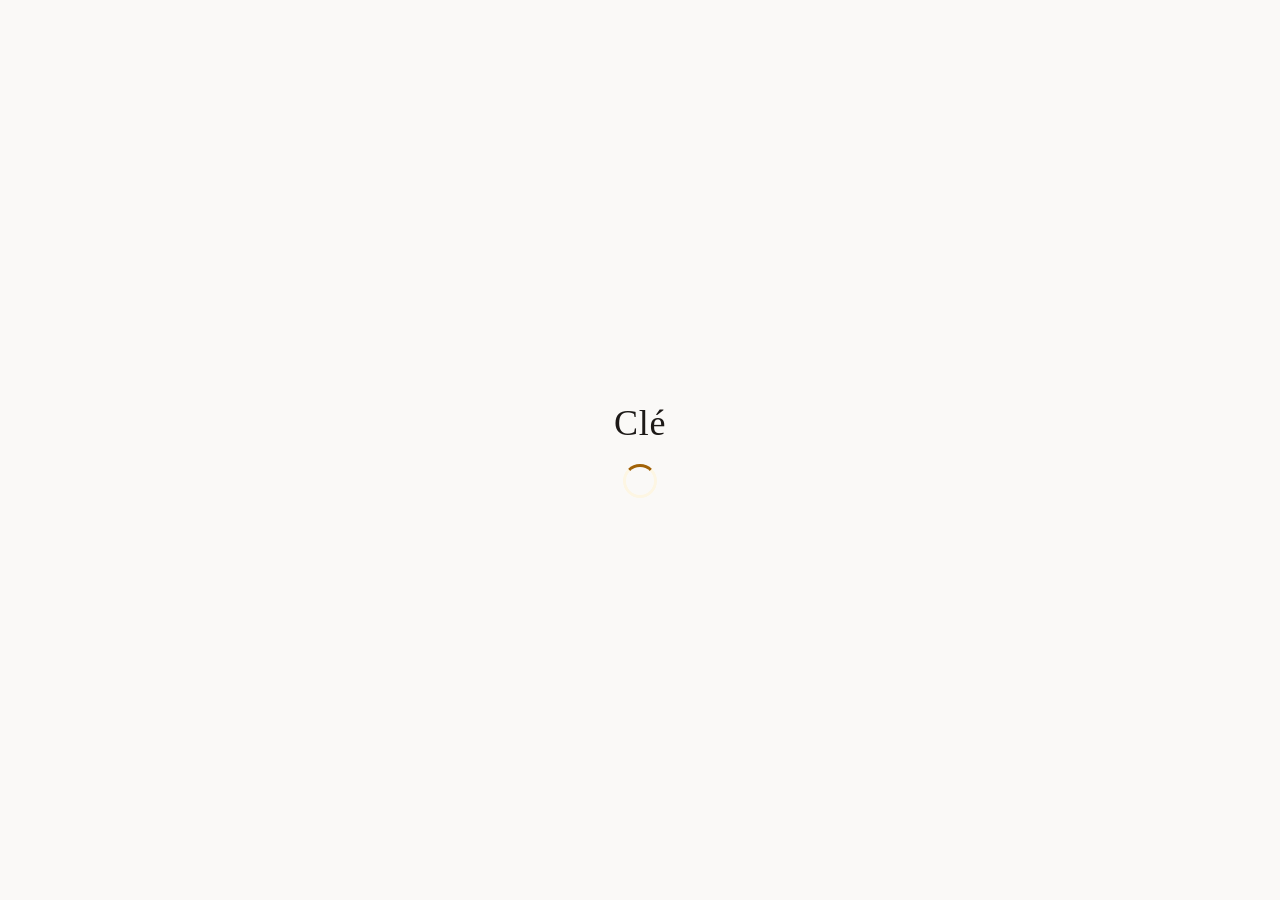
==== index.html @ 8663e48e "Deploy: documents privés des projets et salles (B22 + B22.1) — build 59016f3" ====
<!doctype html>
<html lang="fr">
  <head>
    <meta charset="UTF-8" />
    <meta name="viewport" content="width=device-width, initial-scale=1.0" />
    <meta
      name="description"
      content="Clé — le réseau de confiance pour faire avancer vos projets immobiliers. Prototype de démonstration (données fictives)."
    />
    <link
      rel="icon"
      href="data:image/svg+xml,%3Csvg xmlns='http://www.w3.org/2000/svg' viewBox='0 0 74 74'%3E%3Cg fill='none' stroke='%23eab308' stroke-width='10' stroke-linecap='round'%3E%3Cpath d='M 42.4 13.6 A 19 19 0 1 0 42.4 42.4'/%3E%3Cpath d='M 44 42 L 63 61'/%3E%3Cpath d='M 51 49 L 44.5 55.5'/%3E%3Cpath d='M 60 58 L 52 66'/%3E%3C/g%3E%3C/svg%3E"
    />
    <meta property="og:title" content="Clé — Le réseau de confiance de l'immobilier québécois" />
    <meta
      property="og:description"
      content="Démo interactive : marché conforme, projets, investissement simulé, IA avec révision humaine. Données fictives."
    />
    <meta property="og:image" content="https://ssocciarelli.github.io/cle-portfolio/og.png" />
    <meta name="twitter:card" content="summary_large_image" />
    <title>Clé — Le réseau de confiance de l'immobilier québécois</title>
    <!-- Coquille d'attente statique : remplacée par le premier rendu React
         (visible surtout en mode distant, pendant l'hydratation de la session).
         Valeurs codées en dur reprises de tokens.css, car la feuille de style
         de l'application n'est pas encore chargée à ce stade. -->
    <style>
      #cle-boot {
        position: fixed;
        inset: 0;
        display: flex;
        flex-direction: column;
        align-items: center;
        justify-content: center;
        gap: 20px;
        background: #faf9f7;
        font-family: Georgia, "Times New Roman", serif;
      }
      #cle-boot .cle-boot-mark {
        font-size: 2.25rem;
        letter-spacing: 0.02em;
        color: #1c1917;
      }
      #cle-boot .cle-boot-spin {
        width: 28px;
        height: 28px;
        border-radius: 50%;
        border: 3px solid #fdf6e3;
        border-top-color: #a16207;
        animation: cle-boot-spin 0.9s linear infinite;
      }
      @keyframes cle-boot-spin {
        to {
          transform: rotate(360deg);
        }
      }
      @media (prefers-color-scheme: dark) {
        #cle-boot {
          background: #131519;
        }
        #cle-boot .cle-boot-mark {
          color: #f4f2ee;
        }
        #cle-boot .cle-boot-spin {
          border-color: #232a3d;
          border-top-color: #d4a72c;
        }
      }
      @media (prefers-reduced-motion: reduce) {
        #cle-boot .cle-boot-spin {
          animation: none;
          border-top-color: #fdf6e3;
        }
      }
    </style>
    <script type="module" crossorigin src="/cle-mvp/assets/index-DijkmpCB.js"></script>
    <link rel="modulepreload" crossorigin href="/cle-mvp/assets/rolldown-runtime-CbXtAM7H.js">
    <link rel="modulepreload" crossorigin href="/cle-mvp/assets/vendor-BKJq8QXX.js">
    <link rel="stylesheet" crossorigin href="/cle-mvp/assets/index-BHFodRHD.css">
  </head>
  <body>
    <div id="root">
      <div id="cle-boot" role="status" aria-label="Clé">
        <span class="cle-boot-mark" aria-hidden="true">Clé</span>
        <span class="cle-boot-spin" aria-hidden="true"></span>
      </div>
    </div>
  </body>
</html>
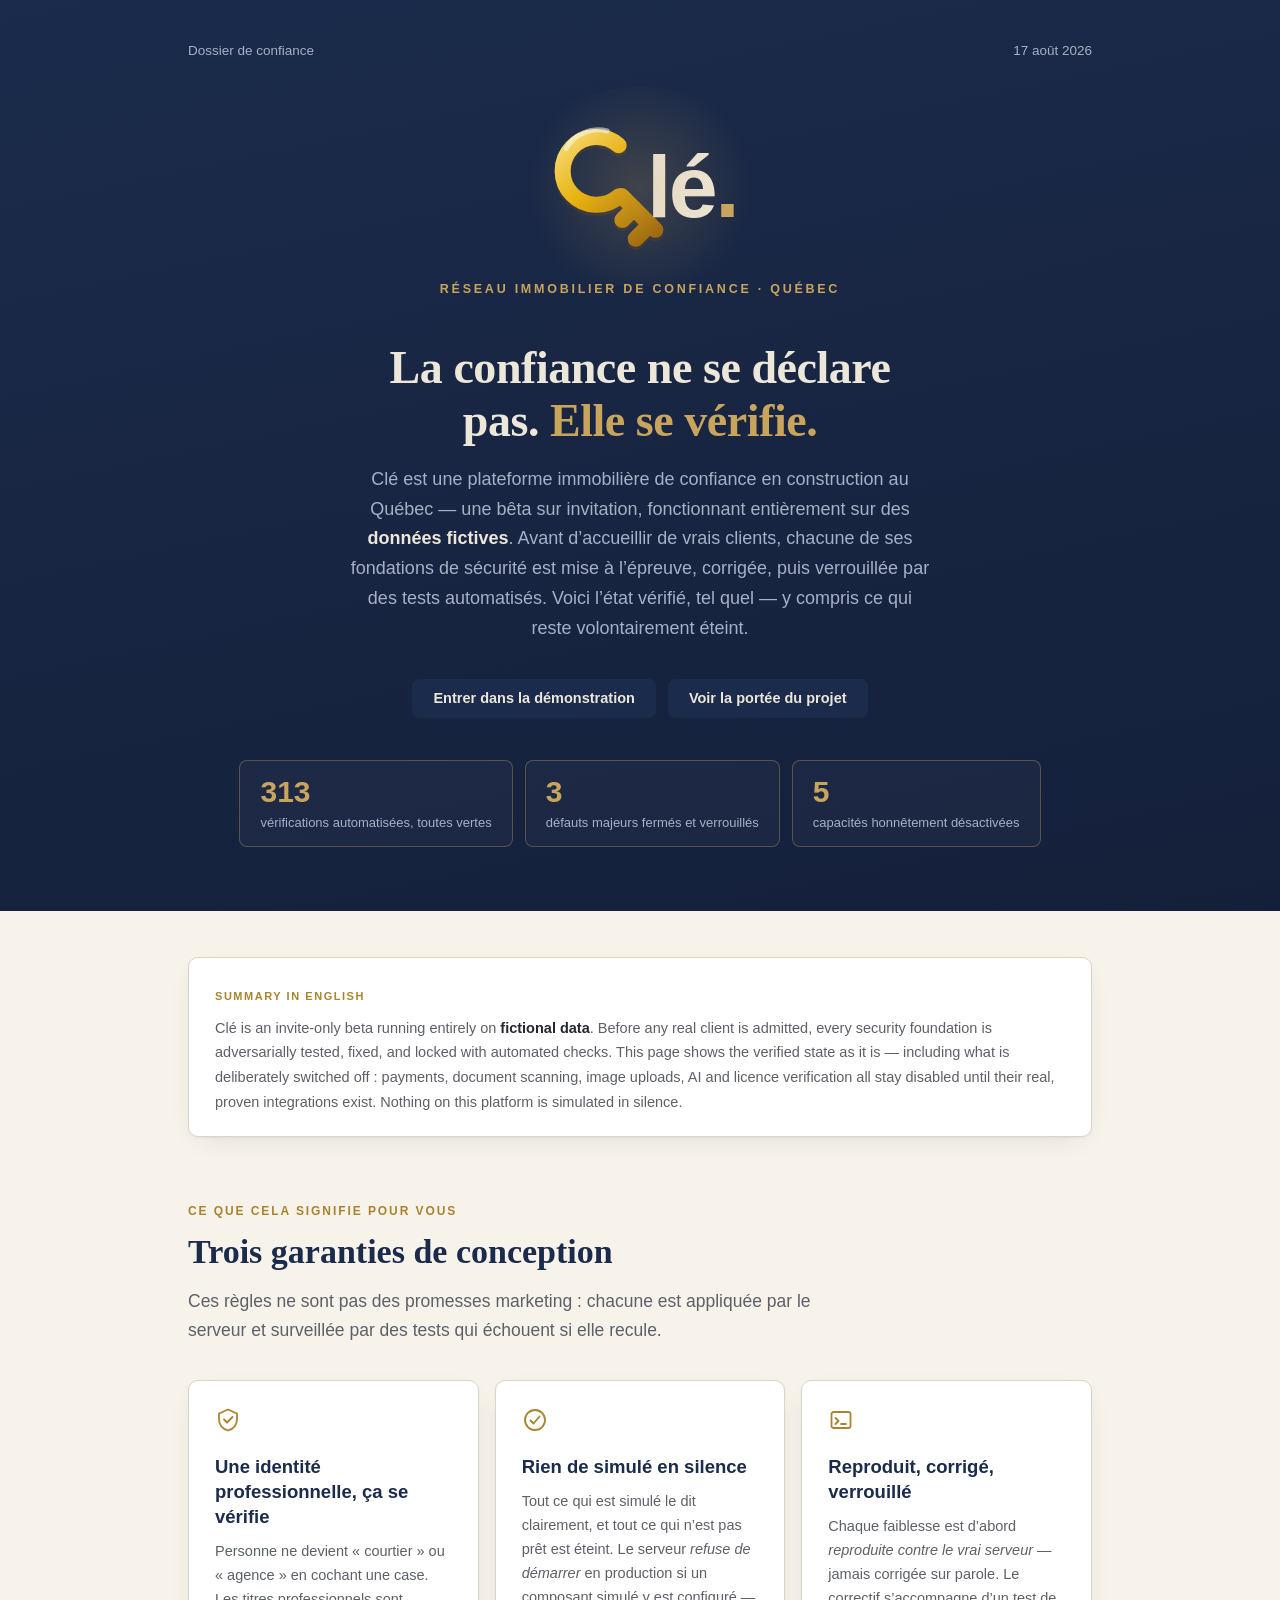
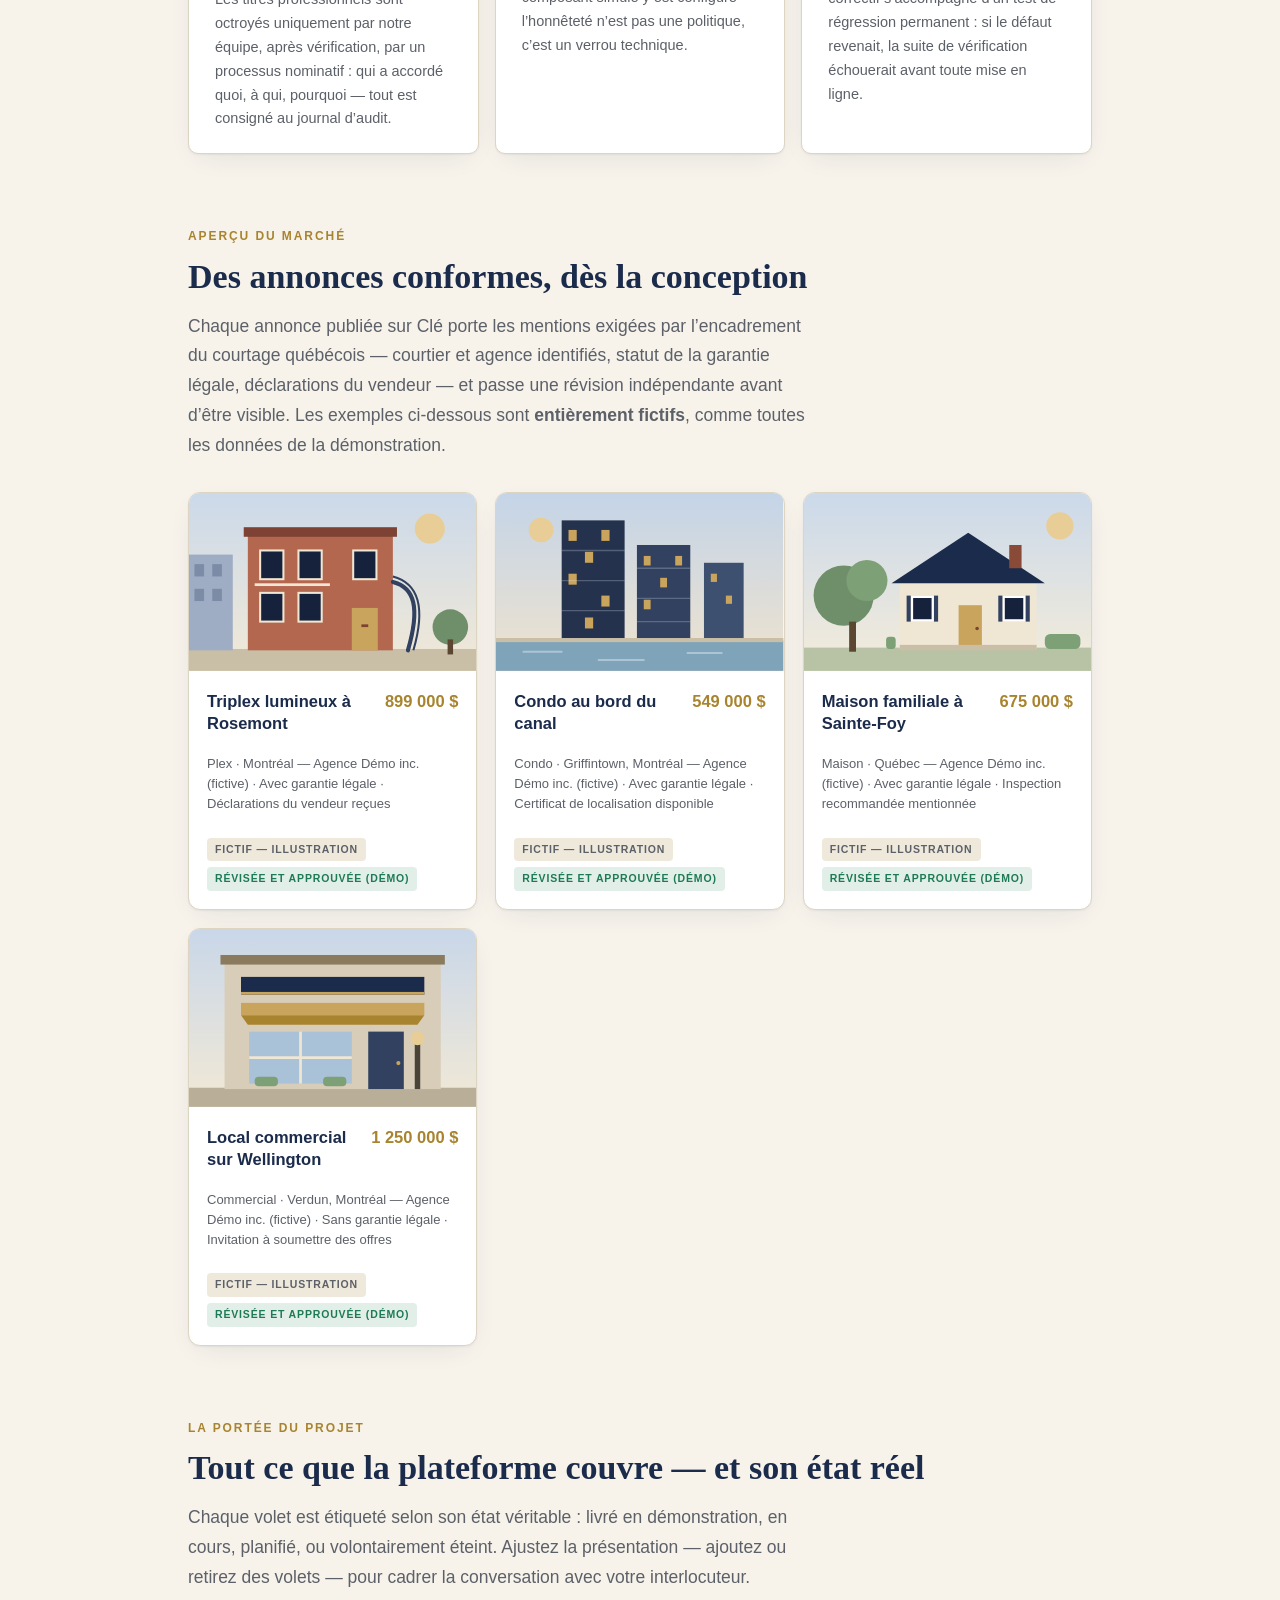
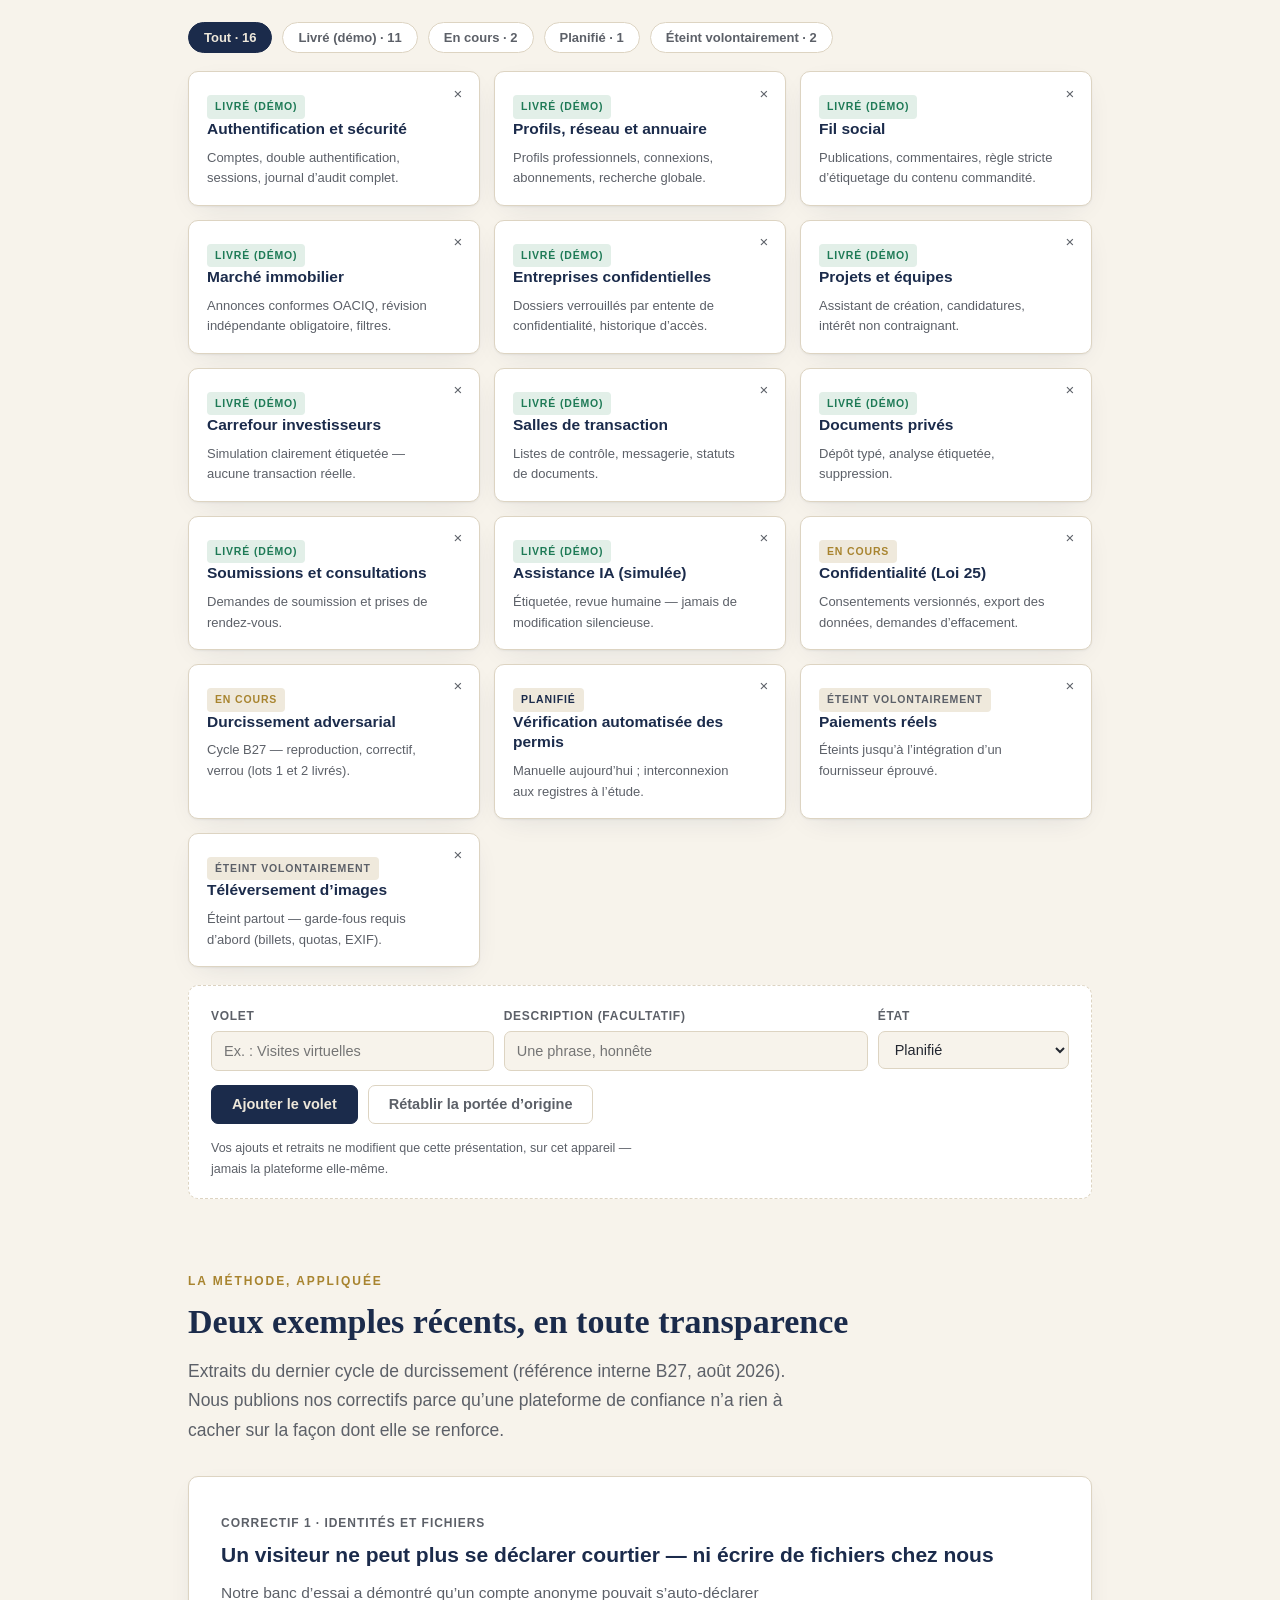
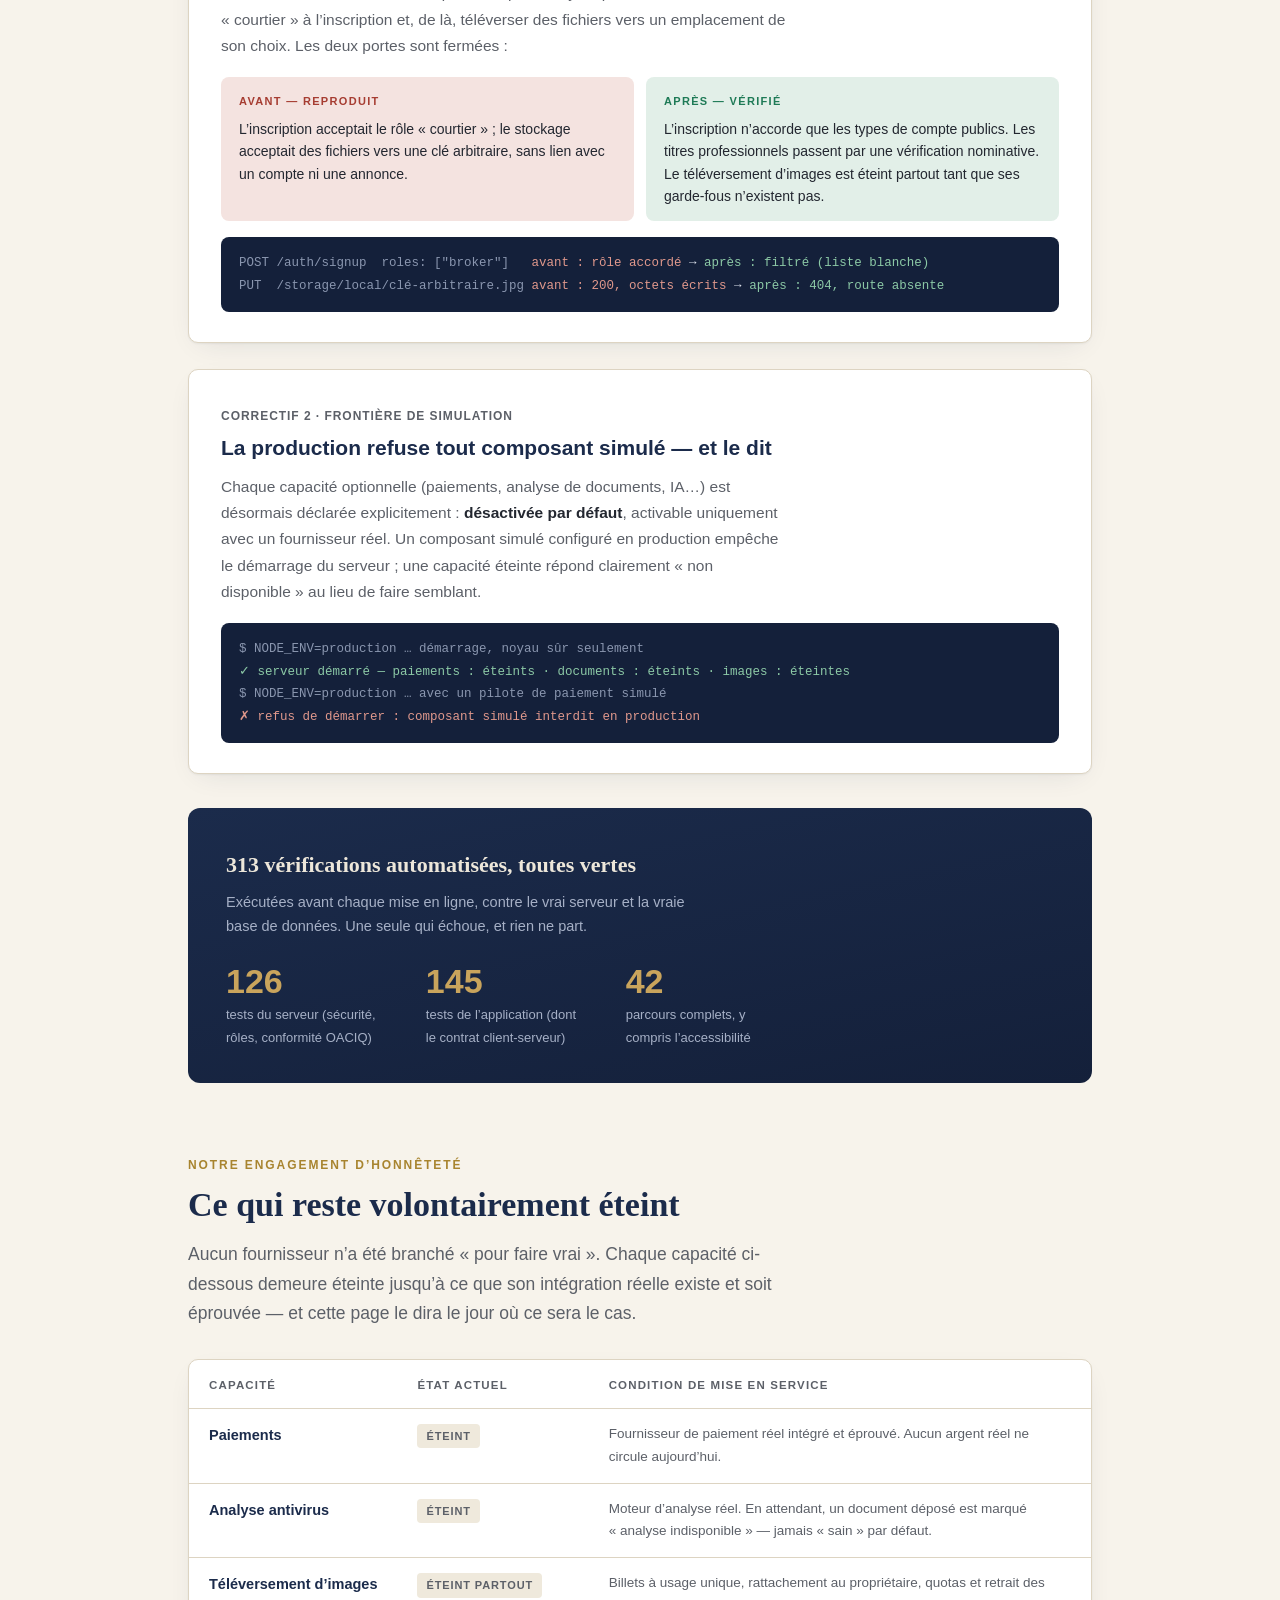
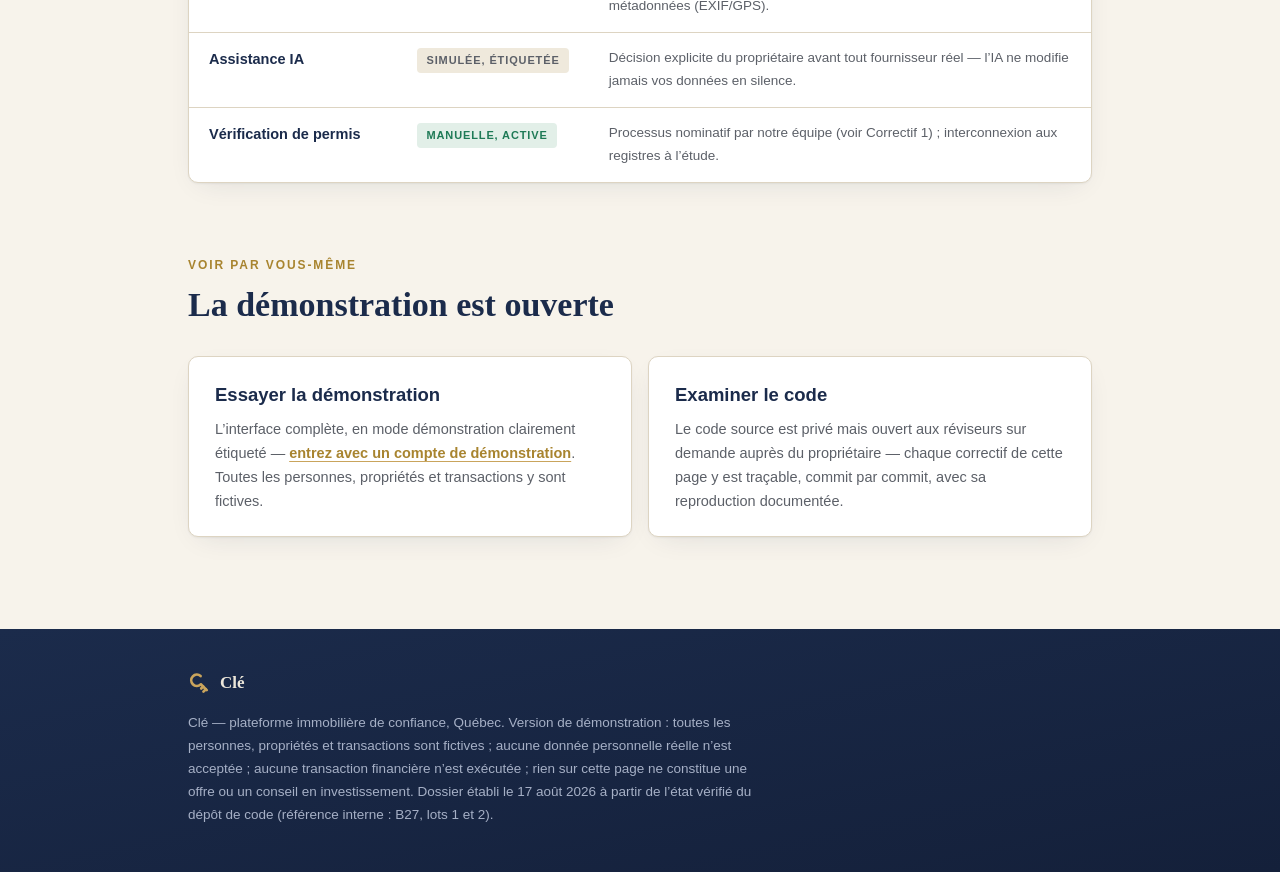
==== commit b6bb4ac5: "Deploy: 2026-08-17 — intro + application" ====
--- a/index.html
+++ b/index.html
@@ -1,88 +1,931 @@
 <!doctype html>
 <html lang="fr">
-  <head>
-    <meta charset="UTF-8" />
-    <meta name="viewport" content="width=device-width, initial-scale=1.0" />
-    <meta
-      name="description"
-      content="Clé — le réseau de confiance pour faire avancer vos projets immobiliers. Prototype de démonstration (données fictives)."
-    />
-    <link
-      rel="icon"
-      href="data:image/svg+xml,%3Csvg xmlns='http://www.w3.org/2000/svg' viewBox='0 0 74 74'%3E%3Cg fill='none' stroke='%23eab308' stroke-width='10' stroke-linecap='round'%3E%3Cpath d='M 42.4 13.6 A 19 19 0 1 0 42.4 42.4'/%3E%3Cpath d='M 44 42 L 63 61'/%3E%3Cpath d='M 51 49 L 44.5 55.5'/%3E%3Cpath d='M 60 58 L 52 66'/%3E%3C/g%3E%3C/svg%3E"
-    />
-    <meta property="og:title" content="Clé — Le réseau de confiance de l'immobilier québécois" />
-    <meta
-      property="og:description"
-      content="Démo interactive : marché conforme, projets, investissement simulé, IA avec révision humaine. Données fictives."
-    />
-    <meta property="og:image" content="https://ssocciarelli.github.io/cle-portfolio/og.png" />
-    <meta name="twitter:card" content="summary_large_image" />
-    <title>Clé — Le réseau de confiance de l'immobilier québécois</title>
-    <!-- Coquille d'attente statique : remplacée par le premier rendu React
-         (visible surtout en mode distant, pendant l'hydratation de la session).
-         Valeurs codées en dur reprises de tokens.css, car la feuille de style
-         de l'application n'est pas encore chargée à ce stade. -->
-    <style>
-      #cle-boot {
-        position: fixed;
-        inset: 0;
-        display: flex;
-        flex-direction: column;
-        align-items: center;
-        justify-content: center;
-        gap: 20px;
-        background: #faf9f7;
-        font-family: Georgia, "Times New Roman", serif;
+<head>
+<meta charset="utf-8">
+<meta name="viewport" content="width=device-width, initial-scale=1">
+<title>Clé · La confiance, vérifiée</title>
+<style>
+  :root {
+    --ground: #F7F3EB;
+    --surface: #FFFFFF;
+    --surface-2: #EFE9DC;
+    --line: #DDD4C2;
+    --ink: #232730;
+    --ink-2: #5C6068;
+    --navy: #1B2B4B;
+    --navy-deep: #14203A;
+    --navy-ink: #EDE7DA;
+    --navy-dim: #A6B0C6;
+    --gold: #C9A45C;
+    --gold-deep: #A8842F;
+    --emerald: #1E7A56;
+    --emerald-bg: #E2EFE8;
+    --brick: #A63D32;
+    --brick-bg: #F4E3E0;
+    --mono-bg: #14203A;
+    --mono-ink: #DFE4EE;
+    --mono-dim: #8A96AF;
+    --mono-ok: #8CC9A6;
+    --mono-bad: #E0988C;
+    --shadow: 0 1px 2px rgba(27,43,75,.06), 0 8px 28px -12px rgba(27,43,75,.14);
+  }
+  @media (prefers-color-scheme: dark) {
+    :root:not([data-theme="light"]) {
+      --ground: #10151F;
+      --surface: #1A2130;
+      --surface-2: #222A3C;
+      --line: #323C52;
+      --ink: #E8E3D7;
+      --ink-2: #9CA3B0;
+      --navy: #16223C;
+      --navy-deep: #101A2E;
+      --navy-ink: #EDE7DA;
+      --navy-dim: #9FAAC2;
+      --gold: #C9A45C;
+      --gold-deep: #C9A45C;
+      --emerald: #4CB287;
+      --emerald-bg: #17332A;
+      --brick: #D4796C;
+      --brick-bg: #3A2320;
+      --mono-bg: #0C1322;
+      --mono-ink: #DDE2EC;
+      --mono-dim: #7E8AA4;
+      --mono-ok: #79BD98;
+      --mono-bad: #D08A7E;
+      --shadow: 0 1px 2px rgba(0,0,0,.3), 0 8px 28px -12px rgba(0,0,0,.5);
+    }
+  }
+  :root[data-theme="dark"] {
+    --ground: #10151F;
+    --surface: #1A2130;
+    --surface-2: #222A3C;
+    --line: #323C52;
+    --ink: #E8E3D7;
+    --ink-2: #9CA3B0;
+    --navy: #16223C;
+    --navy-deep: #101A2E;
+    --navy-ink: #EDE7DA;
+    --navy-dim: #9FAAC2;
+    --gold: #C9A45C;
+    --gold-deep: #C9A45C;
+    --emerald: #4CB287;
+    --emerald-bg: #17332A;
+    --brick: #D4796C;
+    --brick-bg: #3A2320;
+    --mono-bg: #0C1322;
+    --mono-ink: #DDE2EC;
+    --mono-dim: #7E8AA4;
+    --mono-ok: #79BD98;
+    --mono-bad: #D08A7E;
+    --shadow: 0 1px 2px rgba(0,0,0,.3), 0 8px 28px -12px rgba(0,0,0,.5);
+  }
+
+  * { box-sizing: border-box; }
+  html { scroll-behavior: smooth; }
+  @media (prefers-reduced-motion: reduce) { html { scroll-behavior: auto; } }
+  body {
+    margin: 0;
+    background: var(--ground);
+    color: var(--ink);
+    font: 16.5px/1.7 -apple-system, "Segoe UI", "Helvetica Neue", Arial, sans-serif;
+    -webkit-font-smoothing: antialiased;
+  }
+  .serif { font-family: "Iowan Old Style", "Palatino Nova", Palatino, "Book Antiqua", Georgia, serif; }
+  .mono  { font-family: ui-monospace, "SF Mono", SFMono-Regular, Menlo, Consolas, monospace; }
+  .wrap  { max-width: 960px; margin: 0 auto; padding: 0 28px; }
+
+  /* ── Hero ─────────────────────────────────────── */
+  .hero {
+    background: linear-gradient(168deg, var(--navy) 0%, var(--navy-deep) 100%);
+    color: var(--navy-ink);
+    padding: 40px 0 64px;
+  }
+  .masthead { display: flex; align-items: center; gap: 13px; }
+  .keymark { flex: none; color: var(--gold); }
+  .brand { font-size: 25px; font-weight: 600; letter-spacing: .01em; }
+  .masthead .date { margin-left: auto; font-size: 13.5px; color: var(--navy-dim); text-align: right; }
+  .hero-center { display: flex; flex-direction: column; align-items: center; text-align: center; }
+  .emblem { margin: 58px 0 18px; position: relative; }
+  .emblem svg { display: block; }
+  .emblem .halo {
+    position: absolute; inset: -34px; border-radius: 50%;
+    background: radial-gradient(circle, rgba(201,164,92,.22) 0%, rgba(201,164,92,0) 68%);
+    pointer-events: none;
+  }
+  .brandmark { display: flex; align-items: center; }
+  .brandword { font-weight: 700; font-size: 88px; line-height: 1; letter-spacing: -0.03em; color: var(--navy-ink); margin-left: -28px; }
+  .branddot { color: var(--gold); }
+  .emblem-tag { font-size: 12.5px; letter-spacing: .22em; text-transform: uppercase; color: var(--gold); font-weight: 700; margin: 8px 0 0; }
+  .hero h1 {
+    font-size: clamp(30px, 4.6vw, 46px);
+    line-height: 1.14;
+    font-weight: 600;
+    margin: 42px 0 18px;
+    max-width: 22ch;
+    text-wrap: balance;
+    letter-spacing: -0.01em;
+  }
+  .hero h1 em { font-style: normal; color: var(--gold); }
+  .hero .stand {
+    font-size: 18px; line-height: 1.65; color: var(--navy-dim);
+    max-width: 58ch; margin: 0 auto 36px;
+  }
+  .hero .stand strong { color: var(--navy-ink); font-weight: 600; }
+  .stats { display: flex; flex-wrap: wrap; justify-content: center; gap: 12px; }
+  .stat { text-align: left; }
+  .stat {
+    border: 1px solid rgba(201,164,92,.35);
+    border-radius: 8px;
+    padding: 14px 20px 12px;
+    min-width: 168px;
+    background: rgba(255,255,255,.03);
+  }
+  .stat .n { font-size: 30px; font-weight: 650; color: var(--gold); font-variant-numeric: tabular-nums; line-height: 1.1; }
+  .stat .l { font-size: 13px; color: var(--navy-dim); margin-top: 4px; }
+  .cta-row { display: flex; flex-wrap: wrap; justify-content: center; gap: 12px; margin: 0 0 42px; }
+  a.btn { text-decoration: none; display: inline-block; }
+  .btn-gold { background: var(--gold); border-color: var(--gold); color: #14203A; }
+  .btn-gold:hover { background: #D9B876; border-color: #D9B876; }
+  .btn-ghost { background: transparent; color: var(--navy-ink); border: 1px solid rgba(201,164,92,.55); }
+  .btn-ghost:hover { background: rgba(201,164,92,.12); }
+
+  /* ── Sections ─────────────────────────────────── */
+  section { padding: 64px 0 8px; }
+  .kicker {
+    font-size: 12px; letter-spacing: .16em; text-transform: uppercase;
+    color: var(--gold-deep); font-weight: 700; margin-bottom: 10px;
+  }
+  h2 { font-size: clamp(26px, 3.6vw, 34px); line-height: 1.2; color: var(--navy); font-weight: 600; margin: 0 0 14px; text-wrap: balance; }
+  :root[data-theme="dark"] h2 { color: var(--ink); }
+  @media (prefers-color-scheme: dark) { :root:not([data-theme="light"]) h2 { color: var(--ink); } }
+  .lede { font-size: 17.5px; color: var(--ink-2); max-width: 64ch; margin: 0 0 30px; }
+  p { max-width: 66ch; }
+
+  /* Promise cards */
+  .cards { display: grid; grid-template-columns: repeat(auto-fit, minmax(250px, 1fr)); gap: 16px; margin-top: 34px; }
+  .card {
+    background: var(--surface);
+    border: 1px solid var(--line);
+    border-radius: 10px;
+    padding: 26px 26px 22px;
+    box-shadow: var(--shadow);
+  }
+  .card .glyph { color: var(--gold-deep); margin-bottom: 14px; }
+  .card h3 { font-size: 18.5px; line-height: 1.35; margin: 0 0 10px; color: var(--navy); font-weight: 650; }
+  :root[data-theme="dark"] .card h3 { color: var(--ink); }
+  @media (prefers-color-scheme: dark) { :root:not([data-theme="light"]) .card h3 { color: var(--ink); } }
+  .card p { font-size: 14.5px; line-height: 1.65; color: var(--ink-2); margin: 0; }
+
+  /* Fix panels */
+  .fix {
+    background: var(--surface);
+    border: 1px solid var(--line);
+    border-radius: 10px;
+    box-shadow: var(--shadow);
+    padding: 30px 32px 26px;
+    margin-top: 26px;
+  }
+  .fix .ref { font-size: 12px; color: var(--ink-2); letter-spacing: .08em; text-transform: uppercase; font-weight: 700; }
+  .fix h3 { font-size: 21px; margin: 6px 0 12px; color: var(--navy); font-weight: 650; line-height: 1.3; }
+  :root[data-theme="dark"] .fix h3 { color: var(--ink); }
+  @media (prefers-color-scheme: dark) { :root:not([data-theme="light"]) .fix h3 { color: var(--ink); } }
+  .fix > p { font-size: 15.5px; color: var(--ink-2); margin: 0 0 18px; }
+  .fix > p strong { color: var(--ink); }
+
+  .ba { display: grid; grid-template-columns: 1fr 1fr; gap: 12px; margin: 6px 0 10px; }
+  @media (max-width: 640px) { .ba { grid-template-columns: 1fr; } }
+  .ba > div { border-radius: 8px; padding: 16px 18px 14px; font-size: 14px; line-height: 1.6; }
+  .ba .before { background: var(--brick-bg); color: var(--ink); }
+  .ba .after  { background: var(--emerald-bg); color: var(--ink); }
+  .ba .tag { display: block; font-size: 11px; font-weight: 800; letter-spacing: .12em; text-transform: uppercase; margin-bottom: 7px; }
+  .ba .before .tag { color: var(--brick); }
+  .ba .after  .tag { color: var(--emerald); }
+
+  .evidence {
+    background: var(--mono-bg); color: var(--mono-ink);
+    border-radius: 8px; padding: 15px 18px; overflow-x: auto; margin: 16px 0 4px;
+  }
+  .evidence pre { margin: 0; font-family: ui-monospace, "SF Mono", SFMono-Regular, Menlo, Consolas, monospace; font-size: 12.5px; line-height: 1.8; white-space: pre; }
+  .evidence .dim { color: var(--mono-dim); }
+  .evidence .ok  { color: var(--mono-ok); }
+  .evidence .bad { color: var(--mono-bad); }
+
+  /* Gates band */
+  .band {
+    background: linear-gradient(168deg, var(--navy) 0%, var(--navy-deep) 100%);
+    color: var(--navy-ink);
+    border-radius: 12px;
+    padding: 38px 38px 34px;
+    margin-top: 34px;
+  }
+  .band h3 { font-size: 22px; margin: 0 0 6px; font-weight: 650; }
+  .band .sub { color: var(--navy-dim); font-size: 14.5px; margin: 0 0 24px; max-width: 60ch; }
+  .band .row { display: flex; flex-wrap: wrap; gap: 30px 48px; }
+  .band .g .n { font-size: 34px; font-weight: 650; color: var(--gold); font-variant-numeric: tabular-nums; line-height: 1.1; }
+  .band .g .l { font-size: 13px; color: var(--navy-dim); margin-top: 4px; max-width: 21ch; }
+
+  /* Honesty table */
+  .tablewrap { overflow-x: auto; margin-top: 26px; background: var(--surface); border: 1px solid var(--line); border-radius: 10px; box-shadow: var(--shadow); }
+  table { border-collapse: collapse; width: 100%; font-size: 14.5px; min-width: 620px; }
+  th { text-align: left; font-size: 11.5px; letter-spacing: .1em; text-transform: uppercase; color: var(--ink-2); font-weight: 700; padding: 16px 20px 12px; border-bottom: 1.5px solid var(--line); }
+  td { padding: 14px 20px; border-bottom: 1px solid var(--line); vertical-align: top; }
+  tr:last-child td { border-bottom: none; }
+  td:first-child { font-weight: 600; color: var(--navy); white-space: nowrap; }
+  :root[data-theme="dark"] td:first-child { color: var(--ink); }
+  @media (prefers-color-scheme: dark) { :root:not([data-theme="light"]) td:first-child { color: var(--ink); } }
+  td:nth-child(3) { color: var(--ink-2); font-size: 13.5px; }
+
+  .chip { display: inline-block; font-size: 11px; font-weight: 800; letter-spacing: .08em; text-transform: uppercase; border-radius: 4px; padding: 3px 9px; white-space: nowrap; }
+  .chip.ok  { color: var(--emerald); background: var(--emerald-bg); }
+  .chip.off { color: var(--ink-2); background: var(--surface-2); }
+
+  /* Links + footer */
+  a { color: var(--gold-deep); text-decoration-color: var(--gold); text-underline-offset: 3px; font-weight: 600; }
+  a:focus-visible { outline: 2px solid var(--gold); outline-offset: 2px; border-radius: 2px; }
+  .see { display: grid; grid-template-columns: repeat(auto-fit, minmax(280px, 1fr)); gap: 16px; margin-top: 30px; }
+  .see .card p { margin-top: 6px; }
+  footer {
+    margin-top: 84px;
+    background: linear-gradient(168deg, var(--navy) 0%, var(--navy-deep) 100%);
+    color: var(--navy-dim);
+    padding: 40px 0 46px;
+    font-size: 13.5px; line-height: 1.7;
+  }
+  footer .brandline { display: flex; align-items: center; gap: 10px; color: var(--navy-ink); font-size: 17px; font-weight: 600; margin-bottom: 14px; }
+  footer .brandline .keymark { width: 22px; height: 22px; }
+  footer p { max-width: 76ch; margin: 0; }
+
+  /* Scope board */
+  .scope-toolbar { display: flex; flex-wrap: wrap; gap: 10px; align-items: center; margin: 28px 0 18px; }
+  .fbtn {
+    font: 600 13px/1 -apple-system, "Segoe UI", "Helvetica Neue", Arial, sans-serif;
+    color: var(--ink-2); background: var(--surface); border: 1px solid var(--line);
+    border-radius: 999px; padding: 8px 15px; cursor: pointer;
+  }
+  .fbtn[aria-pressed="true"] { color: var(--navy-ink); background: var(--navy); border-color: var(--navy); }
+  .fbtn:focus-visible { outline: 2px solid var(--gold); outline-offset: 2px; }
+  .scope-grid { display: grid; grid-template-columns: repeat(auto-fill, minmax(240px, 1fr)); gap: 14px; }
+  .scope-card {
+    position: relative; background: var(--surface); border: 1px solid var(--line);
+    border-radius: 10px; padding: 18px 38px 16px 18px; box-shadow: var(--shadow);
+  }
+  .scope-card h4 { margin: 0 0 8px; font-size: 15.5px; line-height: 1.35; color: var(--navy); font-weight: 650; }
+  :root[data-theme="dark"] .scope-card h4 { color: var(--ink); }
+  @media (prefers-color-scheme: dark) { :root:not([data-theme="light"]) .scope-card h4 { color: var(--ink); } }
+  .scope-card .note { font-size: 13px; line-height: 1.55; color: var(--ink-2); margin: 8px 0 0; }
+  .scope-card .x {
+    position: absolute; top: 8px; right: 8px; width: 26px; height: 26px;
+    border: none; border-radius: 6px; background: transparent; color: var(--ink-2);
+    font-size: 15px; line-height: 1; cursor: pointer;
+  }
+  .scope-card .x:hover { background: var(--brick-bg); color: var(--brick); }
+  .scope-card .x:focus-visible { outline: 2px solid var(--gold); outline-offset: 1px; }
+  .st { display: inline-block; font-size: 10.5px; font-weight: 800; letter-spacing: .08em; text-transform: uppercase; border-radius: 4px; padding: 3px 8px; }
+  .st-done { color: var(--emerald); background: var(--emerald-bg); }
+  .st-wip  { color: var(--gold-deep); background: var(--surface-2); }
+  .st-plan { color: var(--navy); background: var(--surface-2); }
+  :root[data-theme="dark"] .st-plan { color: var(--ink); }
+  @media (prefers-color-scheme: dark) { :root:not([data-theme="light"]) .st-plan { color: var(--ink); } }
+  .st-off  { color: var(--ink-2); background: var(--surface-2); }
+  .scope-add {
+    background: var(--surface); border: 1px dashed var(--line); border-radius: 10px;
+    padding: 20px 22px 18px; margin-top: 18px;
+  }
+  .scope-add .row2 { display: flex; flex-wrap: wrap; gap: 10px; }
+  .scope-add label { display: block; font-size: 12px; font-weight: 700; letter-spacing: .06em; text-transform: uppercase; color: var(--ink-2); margin-bottom: 5px; }
+  .scope-add input, .scope-add select {
+    font: 14.5px/1.4 -apple-system, "Segoe UI", "Helvetica Neue", Arial, sans-serif;
+    color: var(--ink); background: var(--ground); border: 1px solid var(--line);
+    border-radius: 7px; padding: 9px 12px; min-width: 0;
+  }
+  .scope-add input:focus-visible, .scope-add select:focus-visible { outline: 2px solid var(--gold); outline-offset: 1px; }
+  .scope-add .f-name { flex: 2 1 200px; }
+  .scope-add .f-note { flex: 3 1 240px; }
+  .scope-add .f-st   { flex: 1 1 150px; }
+  .btn {
+    font: 650 14.5px/1 -apple-system, "Segoe UI", "Helvetica Neue", Arial, sans-serif;
+    color: var(--navy-ink); background: var(--navy); border: 1px solid var(--navy);
+    border-radius: 7px; padding: 11px 20px; cursor: pointer;
+  }
+  .btn:hover { background: var(--navy-deep); }
+  .btn:focus-visible { outline: 2px solid var(--gold); outline-offset: 2px; }
+  .btn-quiet { background: transparent; color: var(--ink-2); border: 1px solid var(--line); font-weight: 600; }
+  .btn-quiet:hover { background: var(--surface-2); color: var(--ink); }
+  .scope-note { font-size: 12.5px; color: var(--ink-2); margin: 14px 0 0; }
+
+  /* Property showcase */
+  .prop-grid { display: grid; grid-template-columns: repeat(auto-fit, minmax(255px, 1fr)); gap: 18px; margin-top: 32px; }
+  .prop-card { background: var(--surface); border: 1px solid var(--line); border-radius: 12px; overflow: hidden; box-shadow: var(--shadow); display: flex; flex-direction: column; }
+  .prop-art { display: block; width: 100%; height: auto; }
+  .prop-body { padding: 16px 18px 18px; display: flex; flex-direction: column; gap: 7px; }
+  .prop-top { display: flex; align-items: baseline; justify-content: space-between; gap: 10px; }
+  .prop-body h3 { margin: 0; font-size: 16.5px; line-height: 1.3; color: var(--navy); font-weight: 650; }
+  :root[data-theme="dark"] .prop-body h3 { color: var(--ink); }
+  @media (prefers-color-scheme: dark) { :root:not([data-theme="light"]) .prop-body h3 { color: var(--ink); } }
+  .prop-price { font-size: 16.5px; font-weight: 700; color: var(--gold-deep); white-space: nowrap; font-variant-numeric: tabular-nums; }
+  .prop-meta { font-size: 13px; line-height: 1.55; color: var(--ink-2); }
+  .prop-tags { display: flex; flex-wrap: wrap; gap: 6px; margin-top: 3px; }
+
+  /* Reveal animation */
+  html.js .reveal { opacity: 0; transform: translateY(14px); transition: opacity .6s ease, transform .6s ease; }
+  html.js .reveal.in { opacity: 1; transform: none; }
+  @media (prefers-reduced-motion: reduce) { html.js .reveal { opacity: 1; transform: none; transition: none; } }
+
+  .ensum {
+    background: var(--surface); border: 1px solid var(--line); border-radius: 10px;
+    box-shadow: var(--shadow); padding: 22px 26px; margin-top: 46px;
+  }
+  .ensum .tag { font-size: 11px; letter-spacing: .14em; text-transform: uppercase; color: var(--gold-deep); font-weight: 800; }
+  .ensum p { font-size: 14.5px; color: var(--ink-2); margin: 8px 0 0; max-width: none; }
+  .ensum p strong { color: var(--ink); }
+</style>
+</head>
+<body>
+
+<!-- ═════════ HERO ═════════ -->
+<header class="hero">
+  <div class="wrap">
+    <div class="masthead">
+      <div class="date" style="margin-left:0">Dossier de confiance</div>
+      <div class="date">17 août 2026</div>
+    </div>
+
+    <div class="hero-center">
+      <div class="emblem" role="img" aria-label="Clé">
+        <span class="halo"></span>
+        <span class="brandmark">
+          <svg viewBox="0 0 74 74" width="132" height="132" aria-hidden="true">
+            <defs>
+              <linearGradient id="cleg" gradientUnits="userSpaceOnUse" x1="8" y1="4" x2="62" y2="66">
+                <stop offset="0" stop-color="#fde68a"/>
+                <stop offset="0.45" stop-color="#eab308"/>
+                <stop offset="1" stop-color="#996207"/>
+              </linearGradient>
+            </defs>
+            <g fill="none" stroke="#7c4a03" stroke-width="9" stroke-linecap="round" opacity="0.22" transform="translate(0,1.8)">
+              <path d="M 42.4 13.6 A 19 19 0 1 0 42.4 42.4"/>
+              <path d="M 44 42 L 63 61"/>
+              <path d="M 51 49 L 44.5 55.5"/>
+              <path d="M 60 58 L 52 66"/>
+            </g>
+            <g fill="none" stroke="url(#cleg)" stroke-width="9" stroke-linecap="round">
+              <path d="M 42.4 13.6 A 19 19 0 1 0 42.4 42.4"/>
+              <path d="M 44 42 L 63 61"/>
+              <path d="M 51 49 L 44.5 55.5"/>
+              <path d="M 60 58 L 52 66"/>
+            </g>
+            <path d="M 36 5.6 A 20.5 20.5 0 0 0 13 15.4" fill="none" stroke="#fff" stroke-opacity="0.55" stroke-width="2.8" stroke-linecap="round"/>
+          </svg>
+          <span class="brandword" aria-hidden="true">lé<span class="branddot">.</span></span>
+        </span>
+      </div>
+      <div class="emblem-tag">Réseau immobilier de confiance · Québec</div>
+
+      <h1 class="serif">La confiance ne se déclare pas. <em>Elle se vérifie.</em></h1>
+      <p class="stand">
+      Clé est une plateforme immobilière de confiance en construction au Québec — une bêta
+      sur invitation, fonctionnant entièrement sur des <strong>données fictives</strong>.
+      Avant d’accueillir de vrais clients, chacune de ses fondations de sécurité est mise à
+      l’épreuve, corrigée, puis verrouillée par des tests automatisés. Voici l’état vérifié,
+      tel quel — y compris ce qui reste volontairement éteint.
+    </p>
+
+    <div class="cta-row">
+      <a class="btn btn-gold" href="./login">Entrer dans la démonstration</a>
+      <a class="btn btn-ghost" href="#portee">Voir la portée du projet</a>
+    </div>
+
+    <div class="stats" role="list">
+      <div class="stat" role="listitem"><div class="n">313</div><div class="l">vérifications automatisées, toutes vertes</div></div>
+      <div class="stat" role="listitem"><div class="n">3</div><div class="l">défauts majeurs fermés et verrouillés</div></div>
+      <div class="stat" role="listitem"><div class="n">5</div><div class="l">capacités honnêtement désactivées</div></div>
+    </div>
+    </div>
+  </div>
+</header>
+
+<main>
+  <div class="wrap">
+    <div class="ensum reveal">
+      <span class="tag">Summary in English</span>
+      <p>
+        Clé is an invite-only beta running entirely on <strong>fictional data</strong>. Before any
+        real client is admitted, every security foundation is adversarially tested, fixed, and
+        locked with automated checks. This page shows the verified state as it is&nbsp;—
+        including what is deliberately switched off&nbsp;: payments, document scanning, image
+        uploads, AI and licence verification all stay disabled until their real, proven
+        integrations exist. Nothing on this platform is simulated in silence.
+      </p>
+    </div>
+  </div>
+
+  <!-- ═════════ PROMESSES ═════════ -->
+  <section aria-labelledby="promesses">
+    <div class="wrap">
+      <div class="kicker reveal">Ce que cela signifie pour vous</div>
+      <h2 class="serif reveal" id="promesses">Trois garanties de conception</h2>
+      <p class="lede reveal">
+        Ces règles ne sont pas des promesses marketing&nbsp;: chacune est appliquée par le
+        serveur et surveillée par des tests qui échouent si elle recule.
+      </p>
+
+      <div class="cards">
+        <div class="card reveal">
+          <svg class="glyph" width="26" height="26" viewBox="0 0 26 26" fill="none" aria-hidden="true">
+            <path d="M13 2.5 L22 6.5 V12 C22 18 18 22 13 23.5 C8 22 4 18 4 12 V6.5 Z" stroke="currentColor" stroke-width="1.8" stroke-linejoin="round"/>
+            <path d="M9 12.5 L12 15.5 L17.5 10" stroke="currentColor" stroke-width="1.8" stroke-linecap="round" stroke-linejoin="round"/>
+          </svg>
+          <h3>Une identité professionnelle, ça se vérifie</h3>
+          <p>
+            Personne ne devient «&nbsp;courtier&nbsp;» ou «&nbsp;agence&nbsp;» en cochant une case.
+            Les titres professionnels sont octroyés uniquement par notre équipe, après
+            vérification, par un processus nominatif&nbsp;: qui a accordé quoi, à qui, pourquoi —
+            tout est consigné au journal d’audit.
+          </p>
+        </div>
+        <div class="card reveal">
+          <svg class="glyph" width="26" height="26" viewBox="0 0 26 26" fill="none" aria-hidden="true">
+            <circle cx="13" cy="13" r="10" stroke="currentColor" stroke-width="1.8"/>
+            <path d="M8.5 13.5 L11.5 16.5 L17.5 9.5" stroke="currentColor" stroke-width="1.8" stroke-linecap="round" stroke-linejoin="round"/>
+          </svg>
+          <h3>Rien de simulé en silence</h3>
+          <p>
+            Tout ce qui est simulé le dit clairement, et tout ce qui n’est pas prêt est
+            éteint. Le serveur <em>refuse de démarrer</em> en production si un composant
+            simulé y est configuré — l’honnêteté n’est pas une politique, c’est un
+            verrou technique.
+          </p>
+        </div>
+        <div class="card reveal">
+          <svg class="glyph" width="26" height="26" viewBox="0 0 26 26" fill="none" aria-hidden="true">
+            <rect x="3.5" y="5" width="19" height="16" rx="2" stroke="currentColor" stroke-width="1.8"/>
+            <path d="M7.5 11 L10.5 14 L7.5 17 M13 17 H18" stroke="currentColor" stroke-width="1.8" stroke-linecap="round" stroke-linejoin="round"/>
+          </svg>
+          <h3>Reproduit, corrigé, verrouillé</h3>
+          <p>
+            Chaque faiblesse est d’abord <em>reproduite contre le vrai serveur</em> — jamais
+            corrigée sur parole. Le correctif s’accompagne d’un test de régression permanent&nbsp;:
+            si le défaut revenait, la suite de vérification échouerait avant toute mise en ligne.
+          </p>
+        </div>
+      </div>
+    </div>
+  </section>
+
+  <!-- ═════════ MARCHÉ ═════════ -->
+  <section aria-labelledby="marche">
+    <div class="wrap">
+      <div class="kicker reveal">Aperçu du marché</div>
+      <h2 class="serif reveal" id="marche">Des annonces conformes, dès la conception</h2>
+      <p class="lede reveal">
+        Chaque annonce publiée sur Clé porte les mentions exigées par l’encadrement du
+        courtage québécois — courtier et agence identifiés, statut de la garantie légale,
+        déclarations du vendeur — et passe une révision indépendante avant d’être visible.
+        Les exemples ci-dessous sont <strong>entièrement fictifs</strong>, comme toutes les
+        données de la démonstration.
+      </p>
+
+      <div class="prop-grid">
+        <article class="prop-card reveal">
+          <svg class="prop-art" viewBox="0 0 420 260" role="img" aria-label="Illustration fictive d’un triplex montréalais avec escalier extérieur">
+            <defs><linearGradient id="sky1" x1="0" y1="0" x2="0" y2="1"><stop offset="0" stop-color="#CBD9EA"/><stop offset="1" stop-color="#F2E9D6"/></linearGradient></defs>
+            <rect width="420" height="260" fill="url(#sky1)"/>
+            <circle cx="352" cy="52" r="22" fill="#E8CD96"/>
+            <rect x="0" y="228" width="420" height="32" fill="#C9BEA6"/>
+            <rect x="0" y="90" width="64" height="140" fill="#9FADC4"/>
+            <rect x="8" y="104" width="14" height="18" fill="#7C8BA6"/><rect x="34" y="104" width="14" height="18" fill="#7C8BA6"/>
+            <rect x="8" y="140" width="14" height="18" fill="#7C8BA6"/><rect x="34" y="140" width="14" height="18" fill="#7C8BA6"/>
+            <rect x="86" y="62" width="212" height="168" fill="#B4674F"/>
+            <rect x="80" y="50" width="224" height="14" fill="#7E4234"/>
+            <rect x="104" y="84" width="34" height="42" fill="#16223C" stroke="#EFE6D4" stroke-width="3"/>
+            <rect x="160" y="84" width="34" height="42" fill="#16223C" stroke="#EFE6D4" stroke-width="3"/>
+            <rect x="104" y="146" width="34" height="42" fill="#16223C" stroke="#EFE6D4" stroke-width="3"/>
+            <rect x="160" y="146" width="34" height="42" fill="#16223C" stroke="#EFE6D4" stroke-width="3"/>
+            <rect x="240" y="84" width="34" height="42" fill="#16223C" stroke="#EFE6D4" stroke-width="3"/>
+            <rect x="238" y="168" width="38" height="62" fill="#C9A45C"/>
+            <rect x="252" y="192" width="10" height="4" fill="#7E4234"/>
+            <path d="M298 130 C 330 138, 338 168, 320 230" fill="none" stroke="#31415F" stroke-width="6" stroke-linecap="round"/>
+            <path d="M298 122 C 336 132, 346 168, 328 230" fill="none" stroke="#31415F" stroke-width="3"/>
+            <rect x="96" y="132" width="110" height="4" fill="#EFE6D4"/>
+            <circle cx="382" cy="196" r="26" fill="#6F8F6A"/><rect x="378" y="214" width="8" height="22" fill="#5B4632"/>
+          </svg>
+          <div class="prop-body">
+            <div class="prop-top"><h3>Triplex lumineux à Rosemont</h3><span class="prop-price">899&nbsp;000&nbsp;$</span></div>
+            <p class="prop-meta">Plex · Montréal — Agence Démo inc. (fictive) · Avec garantie légale · Déclarations du vendeur reçues</p>
+            <div class="prop-tags"><span class="st st-off">Fictif — illustration</span><span class="st st-done">Révisée et approuvée (démo)</span></div>
+          </div>
+        </article>
+
+        <article class="prop-card reveal">
+          <svg class="prop-art" viewBox="0 0 420 260" role="img" aria-label="Illustration fictive de tours de condos au bord du canal">
+            <defs><linearGradient id="sky2" x1="0" y1="0" x2="0" y2="1"><stop offset="0" stop-color="#C4D4E8"/><stop offset="1" stop-color="#EFE3CE"/></linearGradient></defs>
+            <rect width="420" height="260" fill="url(#sky2)"/>
+            <circle cx="66" cy="54" r="18" fill="#E8CD96"/>
+            <rect x="96" y="40" width="92" height="176" fill="#25324E"/>
+            <rect x="206" y="76" width="78" height="140" fill="#31415F"/>
+            <rect x="304" y="102" width="58" height="114" fill="#3E5070"/>
+            <g fill="#C9A45C">
+              <rect x="106" y="54" width="12" height="16"/><rect x="130" y="86" width="12" height="16"/><rect x="154" y="54" width="12" height="16"/>
+              <rect x="106" y="118" width="12" height="16"/><rect x="154" y="150" width="12" height="16"/><rect x="130" y="182" width="12" height="16"/>
+              <rect x="216" y="92" width="10" height="14"/><rect x="240" y="124" width="10" height="14"/><rect x="262" y="92" width="10" height="14"/>
+              <rect x="216" y="156" width="10" height="14"/><rect x="314" y="118" width="9" height="12"/><rect x="336" y="150" width="9" height="12"/>
+            </g>
+            <g stroke="#DCE6F2" stroke-opacity=".25" stroke-width="2">
+              <path d="M96 84 H188 M96 128 H188 M96 172 H188"/><path d="M206 110 H284 M206 154 H284 M206 188 H284"/>
+            </g>
+            <rect x="0" y="216" width="420" height="44" fill="#7FA3B8"/>
+            <g stroke="#DCE6F2" stroke-opacity=".5" stroke-width="3" stroke-linecap="round">
+              <path d="M40 232 H96"/><path d="M150 244 H216"/><path d="M280 234 H330"/>
+            </g>
+            <rect x="0" y="212" width="420" height="6" fill="#C9BEA6"/>
+          </svg>
+          <div class="prop-body">
+            <div class="prop-top"><h3>Condo au bord du canal</h3><span class="prop-price">549&nbsp;000&nbsp;$</span></div>
+            <p class="prop-meta">Condo · Griffintown, Montréal — Agence Démo inc. (fictive) · Avec garantie légale · Certificat de localisation disponible</p>
+            <div class="prop-tags"><span class="st st-off">Fictif — illustration</span><span class="st st-done">Révisée et approuvée (démo)</span></div>
+          </div>
+        </article>
+
+        <article class="prop-card reveal">
+          <svg class="prop-art" viewBox="0 0 420 260" role="img" aria-label="Illustration fictive d’une maison familiale à pignon">
+            <defs><linearGradient id="sky3" x1="0" y1="0" x2="0" y2="1"><stop offset="0" stop-color="#CBD9EA"/><stop offset="1" stop-color="#F4ECDA"/></linearGradient></defs>
+            <rect width="420" height="260" fill="url(#sky3)"/>
+            <circle cx="374" cy="48" r="20" fill="#E8CD96"/>
+            <rect x="0" y="226" width="420" height="34" fill="#B8C2A4"/>
+            <circle cx="58" cy="150" r="44" fill="#6F8F6A"/><circle cx="92" cy="128" r="30" fill="#7DA076"/>
+            <rect x="66" y="188" width="10" height="44" fill="#5B4632"/>
+            <rect x="140" y="130" width="200" height="98" fill="#EFE6D4"/>
+            <path d="M128 132 L240 58 L352 132 Z" fill="#1B2B4B"/>
+            <rect x="300" y="76" width="18" height="34" fill="#8A4A38"/>
+            <rect x="226" y="164" width="34" height="64" fill="#C9A45C"/>
+            <circle cx="253" cy="198" r="2.6" fill="#7E4234"/>
+            <rect x="158" y="152" width="30" height="34" fill="#16223C" stroke="#FFFFFF" stroke-width="3"/>
+            <rect x="292" y="152" width="30" height="34" fill="#16223C" stroke="#FFFFFF" stroke-width="3"/>
+            <rect x="150" y="150" width="6" height="38" fill="#31415F"/><rect x="190" y="150" width="6" height="38" fill="#31415F"/>
+            <rect x="284" y="150" width="6" height="38" fill="#31415F"/><rect x="324" y="150" width="6" height="38" fill="#31415F"/>
+            <rect x="140" y="222" width="200" height="8" fill="#C9BEA6"/>
+            <g fill="#7DA076"><rect x="352" y="206" width="52" height="22" rx="8"/><rect x="120" y="210" width="14" height="18" rx="5"/></g>
+          </svg>
+          <div class="prop-body">
+            <div class="prop-top"><h3>Maison familiale à Sainte-Foy</h3><span class="prop-price">675&nbsp;000&nbsp;$</span></div>
+            <p class="prop-meta">Maison · Québec — Agence Démo inc. (fictive) · Avec garantie légale · Inspection recommandée mentionnée</p>
+            <div class="prop-tags"><span class="st st-off">Fictif — illustration</span><span class="st st-done">Révisée et approuvée (démo)</span></div>
+          </div>
+        </article>
+
+        <article class="prop-card reveal">
+          <svg class="prop-art" viewBox="0 0 420 260" role="img" aria-label="Illustration fictive d’un local commercial avec auvent">
+            <defs><linearGradient id="sky4" x1="0" y1="0" x2="0" y2="1"><stop offset="0" stop-color="#C9D7E9"/><stop offset="1" stop-color="#F2E9D6"/></linearGradient></defs>
+            <rect width="420" height="260" fill="url(#sky4)"/>
+            <rect x="0" y="232" width="420" height="28" fill="#B9AF99"/>
+            <rect x="52" y="46" width="316" height="188" fill="#D8CDB8"/>
+            <rect x="46" y="38" width="328" height="14" fill="#8A7B5E"/>
+            <rect x="76" y="70" width="268" height="26" fill="#1B2B4B"/>
+            <rect x="76" y="92" width="268" height="4" fill="#C9A45C"/>
+            <g>
+              <rect x="76" y="108" width="268" height="18" fill="#C9A45C"/>
+              <path d="M76 126 h268 l-10 14 h-248 Z" fill="#A8842F"/>
+            </g>
+            <rect x="88" y="150" width="150" height="76" fill="#A9C2D8"/>
+            <g stroke="#EFE6D4" stroke-width="4"><path d="M163 150 V226"/><path d="M88 188 H238"/></g>
+            <rect x="262" y="150" width="52" height="84" fill="#31415F"/>
+            <circle cx="306" cy="196" r="3" fill="#C9A45C"/>
+            <rect x="330" y="168" width="8" height="66" fill="#4A4438"/>
+            <circle cx="334" cy="160" r="10" fill="#E8CD96"/>
+            <g fill="#7DA076"><rect x="96" y="216" width="34" height="14" rx="6"/><rect x="196" y="216" width="34" height="14" rx="6"/></g>
+          </svg>
+          <div class="prop-body">
+            <div class="prop-top"><h3>Local commercial sur Wellington</h3><span class="prop-price">1&nbsp;250&nbsp;000&nbsp;$</span></div>
+            <p class="prop-meta">Commercial · Verdun, Montréal — Agence Démo inc. (fictive) · Sans garantie légale · Invitation à soumettre des offres</p>
+            <div class="prop-tags"><span class="st st-off">Fictif — illustration</span><span class="st st-done">Révisée et approuvée (démo)</span></div>
+          </div>
+        </article>
+      </div>
+    </div>
+  </section>
+
+  <!-- ═════════ PORTÉE ═════════ -->
+  <section aria-labelledby="portee">
+    <div class="wrap">
+      <div class="kicker reveal">La portée du projet</div>
+      <h2 class="serif reveal" id="portee">Tout ce que la plateforme couvre — et son état réel</h2>
+      <p class="lede reveal">
+        Chaque volet est étiqueté selon son état véritable&nbsp;: livré en démonstration,
+        en cours, planifié, ou volontairement éteint. Ajustez la présentation — ajoutez ou
+        retirez des volets — pour cadrer la conversation avec votre interlocuteur.
+      </p>
+
+      <div class="scope-toolbar reveal" role="group" aria-label="Filtrer les volets par état">
+        <button type="button" class="fbtn" data-f="all" aria-pressed="true">Tout</button>
+        <button type="button" class="fbtn" data-f="done" aria-pressed="false">Livré (démo)</button>
+        <button type="button" class="fbtn" data-f="wip" aria-pressed="false">En cours</button>
+        <button type="button" class="fbtn" data-f="plan" aria-pressed="false">Planifié</button>
+        <button type="button" class="fbtn" data-f="off" aria-pressed="false">Éteint volontairement</button>
+      </div>
+
+      <div class="scope-grid reveal" id="scopeGrid" aria-live="polite"><noscript><p style="color:var(--ink-2)">La liste interactive des volets requiert JavaScript.</p></noscript></div>
+
+      <form class="scope-add reveal" id="scopeForm" aria-label="Ajouter un volet à la présentation">
+        <div class="row2">
+          <div class="f-name">
+            <label for="sfName">Volet</label>
+            <input id="sfName" name="name" type="text" required maxlength="60" placeholder="Ex.&nbsp;: Visites virtuelles" style="width:100%">
+          </div>
+          <div class="f-note">
+            <label for="sfNote">Description (facultatif)</label>
+            <input id="sfNote" name="note" type="text" maxlength="120" placeholder="Une phrase, honnête" style="width:100%">
+          </div>
+          <div class="f-st">
+            <label for="sfSt">État</label>
+            <select id="sfSt" name="status" style="width:100%">
+              <option value="plan">Planifié</option>
+              <option value="wip">En cours</option>
+              <option value="done">Livré (démo)</option>
+              <option value="off">Éteint volontairement</option>
+            </select>
+          </div>
+        </div>
+        <div class="row2" style="margin-top:14px; align-items:center;">
+          <button type="submit" class="btn">Ajouter le volet</button>
+          <button type="button" class="btn btn-quiet" id="scopeReset">Rétablir la portée d’origine</button>
+        </div>
+        <p class="scope-note">
+          Vos ajouts et retraits ne modifient que cette présentation, sur cet appareil —
+          jamais la plateforme elle-même.
+        </p>
+      </form>
+    </div>
+  </section>
+
+  <!-- ═════════ CORRECTIFS ═════════ -->
+  <section aria-labelledby="correctifs">
+    <div class="wrap">
+      <div class="kicker reveal">La méthode, appliquée</div>
+      <h2 class="serif reveal" id="correctifs">Deux exemples récents, en toute transparence</h2>
+      <p class="lede reveal">
+        Extraits du dernier cycle de durcissement (référence interne B27, août 2026). Nous
+        publions nos correctifs parce qu’une plateforme de confiance n’a rien à cacher sur
+        la façon dont elle se renforce.
+      </p>
+
+      <article class="fix reveal">
+        <span class="ref">Correctif 1 · Identités et fichiers</span>
+        <h3>Un visiteur ne peut plus se déclarer courtier — ni écrire de fichiers chez nous</h3>
+        <p>
+          Notre banc d’essai a démontré qu’un compte anonyme pouvait s’auto-déclarer
+          «&nbsp;courtier&nbsp;» à l’inscription et, de là, téléverser des fichiers vers un
+          emplacement de son choix. Les deux portes sont fermées&nbsp;:
+        </p>
+        <div class="ba">
+          <div class="before">
+            <span class="tag">Avant — reproduit</span>
+            L’inscription acceptait le rôle «&nbsp;courtier&nbsp;»&nbsp;; le stockage acceptait des
+            fichiers vers une clé arbitraire, sans lien avec un compte ni une annonce.
+          </div>
+          <div class="after">
+            <span class="tag">Après — vérifié</span>
+            L’inscription n’accorde que les types de compte publics. Les titres professionnels
+            passent par une vérification nominative. Le téléversement d’images est éteint
+            partout tant que ses garde-fous n’existent pas.
+          </div>
+        </div>
+        <div class="evidence" aria-label="Preuve technique">
+<pre><span class="dim">POST /auth/signup  roles: ["broker"]</span>   <span class="bad">avant : rôle accordé</span> → <span class="ok">après : filtré (liste blanche)</span>
+<span class="dim">PUT  /storage/local/clé-arbitraire.jpg</span> <span class="bad">avant : 200, octets écrits</span> → <span class="ok">après : 404, route absente</span></pre>
+        </div>
+      </article>
+
+      <article class="fix reveal">
+        <span class="ref">Correctif 2 · Frontière de simulation</span>
+        <h3>La production refuse tout composant simulé — et le dit</h3>
+        <p>
+          Chaque capacité optionnelle (paiements, analyse de documents, IA…) est désormais
+          déclarée explicitement&nbsp;: <strong>désactivée par défaut</strong>, activable
+          uniquement avec un fournisseur réel. Un composant simulé configuré en production
+          empêche le démarrage du serveur&nbsp;; une capacité éteinte répond clairement
+          «&nbsp;non disponible&nbsp;» au lieu de faire semblant.
+        </p>
+        <div class="evidence" aria-label="Preuve technique">
+<pre><span class="dim">$ NODE_ENV=production … démarrage, noyau sûr seulement</span>
+<span class="ok">✓ serveur démarré — paiements : éteints · documents : éteints · images : éteintes</span>
+<span class="dim">$ NODE_ENV=production … avec un pilote de paiement simulé</span>
+<span class="bad">✗ refus de démarrer : composant simulé interdit en production</span></pre>
+        </div>
+      </article>
+
+      <div class="band reveal">
+        <h3 class="serif">313 vérifications automatisées, toutes vertes</h3>
+        <p class="sub">
+          Exécutées avant chaque mise en ligne, contre le vrai serveur et la vraie base de
+          données. Une seule qui échoue, et rien ne part.
+        </p>
+        <div class="row">
+          <div class="g"><div class="n">126</div><div class="l">tests du serveur (sécurité, rôles, conformité OACIQ)</div></div>
+          <div class="g"><div class="n">145</div><div class="l">tests de l’application (dont le contrat client-serveur)</div></div>
+          <div class="g"><div class="n">42</div><div class="l">parcours complets, y compris l’accessibilité</div></div>
+        </div>
+      </div>
+    </div>
+  </section>
+
+  <!-- ═════════ HONNÊTETÉ ═════════ -->
+  <section aria-labelledby="honnetete">
+    <div class="wrap">
+      <div class="kicker reveal">Notre engagement d’honnêteté</div>
+      <h2 class="serif reveal" id="honnetete">Ce qui reste volontairement éteint</h2>
+      <p class="lede reveal">
+        Aucun fournisseur n’a été branché «&nbsp;pour faire vrai&nbsp;». Chaque capacité
+        ci-dessous demeure éteinte jusqu’à ce que son intégration réelle existe et soit
+        éprouvée — et cette page le dira le jour où ce sera le cas.
+      </p>
+
+      <div class="tablewrap reveal">
+        <table>
+          <thead>
+            <tr><th scope="col">Capacité</th><th scope="col">État actuel</th><th scope="col">Condition de mise en service</th></tr>
+          </thead>
+          <tbody>
+            <tr>
+              <td>Paiements</td>
+              <td><span class="chip off">Éteint</span></td>
+              <td>Fournisseur de paiement réel intégré et éprouvé. Aucun argent réel ne circule aujourd’hui.</td>
+            </tr>
+            <tr>
+              <td>Analyse antivirus</td>
+              <td><span class="chip off">Éteint</span></td>
+              <td>Moteur d’analyse réel. En attendant, un document déposé est marqué «&nbsp;analyse indisponible&nbsp;» — jamais «&nbsp;sain&nbsp;» par défaut.</td>
+            </tr>
+            <tr>
+              <td>Téléversement d’images</td>
+              <td><span class="chip off">Éteint partout</span></td>
+              <td>Billets à usage unique, rattachement au propriétaire, quotas et retrait des métadonnées (EXIF/GPS).</td>
+            </tr>
+            <tr>
+              <td>Assistance IA</td>
+              <td><span class="chip off">Simulée, étiquetée</span></td>
+              <td>Décision explicite du propriétaire avant tout fournisseur réel — l’IA ne modifie jamais vos données en silence.</td>
+            </tr>
+            <tr>
+              <td>Vérification de permis</td>
+              <td><span class="chip ok">Manuelle, active</span></td>
+              <td>Processus nominatif par notre équipe (voir Correctif 1)&nbsp;; interconnexion aux registres à l’étude.</td>
+            </tr>
+          </tbody>
+        </table>
+      </div>
+    </div>
+  </section>
+
+  <!-- ═════════ VOIR ═════════ -->
+  <section aria-labelledby="voir">
+    <div class="wrap">
+      <div class="kicker reveal">Voir par vous-même</div>
+      <h2 class="serif reveal" id="voir">La démonstration est ouverte</h2>
+      <div class="see">
+        <div class="card reveal">
+          <h3>Essayer la démonstration</h3>
+          <p>
+            L’interface complète, en mode démonstration clairement étiqueté —
+            <a href="./login">entrez avec un compte de démonstration</a>.
+            Toutes les personnes, propriétés et transactions y sont fictives.
+          </p>
+        </div>
+        <div class="card reveal">
+          <h3>Examiner le code</h3>
+          <p>
+            Le code source est privé mais ouvert aux réviseurs sur demande auprès du
+            propriétaire — chaque correctif de cette page y est traçable, commit par commit,
+            avec sa reproduction documentée.
+          </p>
+        </div>
+      </div>
+    </div>
+  </section>
+</main>
+
+<footer>
+  <div class="wrap">
+    <div class="brandline">
+      <svg class="keymark" viewBox="0 0 74 74" fill="none" aria-hidden="true">
+        <g fill="none" stroke="currentColor" stroke-width="9" stroke-linecap="round">
+          <path d="M 42.4 13.6 A 19 19 0 1 0 42.4 42.4"/>
+          <path d="M 44 42 L 63 61"/>
+          <path d="M 51 49 L 44.5 55.5"/>
+          <path d="M 60 58 L 52 66"/>
+        </g>
+      </svg>
+      <span class="serif">Clé</span>
+    </div>
+    <p>
+      Clé — plateforme immobilière de confiance, Québec. Version de démonstration&nbsp;:
+      toutes les personnes, propriétés et transactions sont fictives&nbsp;; aucune donnée
+      personnelle réelle n’est acceptée&nbsp;; aucune transaction financière n’est exécutée&nbsp;;
+      rien sur cette page ne constitue une offre ou un conseil en investissement.
+      Dossier établi le 17 août 2026 à partir de l’état vérifié du dépôt de code
+      (référence interne&nbsp;: B27, lots 1 et 2).
+    </p>
+  </div>
+</footer>
+
+<script>
+  document.documentElement.classList.add("js");
+  (function () {
+    var LABELS = { done: "Livré (démo)", wip: "En cours", plan: "Planifié", off: "Éteint volontairement" };
+    var DEFAULT_SCOPE = [
+      { name: "Authentification et sécurité", note: "Comptes, double authentification, sessions, journal d’audit complet.", status: "done" },
+      { name: "Profils, réseau et annuaire", note: "Profils professionnels, connexions, abonnements, recherche globale.", status: "done" },
+      { name: "Fil social", note: "Publications, commentaires, règle stricte d’étiquetage du contenu commandité.", status: "done" },
+      { name: "Marché immobilier", note: "Annonces conformes OACIQ, révision indépendante obligatoire, filtres.", status: "done" },
+      { name: "Entreprises confidentielles", note: "Dossiers verrouillés par entente de confidentialité, historique d’accès.", status: "done" },
+      { name: "Projets et équipes", note: "Assistant de création, candidatures, intérêt non contraignant.", status: "done" },
+      { name: "Carrefour investisseurs", note: "Simulation clairement étiquetée — aucune transaction réelle.", status: "done" },
+      { name: "Salles de transaction", note: "Listes de contrôle, messagerie, statuts de documents.", status: "done" },
+      { name: "Documents privés", note: "Dépôt typé, analyse étiquetée, suppression.", status: "done" },
+      { name: "Soumissions et consultations", note: "Demandes de soumission et prises de rendez-vous.", status: "done" },
+      { name: "Assistance IA (simulée)", note: "Étiquetée, revue humaine — jamais de modification silencieuse.", status: "done" },
+      { name: "Confidentialité (Loi 25)", note: "Consentements versionnés, export des données, demandes d’effacement.", status: "wip" },
+      { name: "Durcissement adversarial", note: "Cycle B27 — reproduction, correctif, verrou (lots 1 et 2 livrés).", status: "wip" },
+      { name: "Vérification automatisée des permis", note: "Manuelle aujourd’hui ; interconnexion aux registres à l’étude.", status: "plan" },
+      { name: "Paiements réels", note: "Éteints jusqu’à l’intégration d’un fournisseur éprouvé.", status: "off" },
+      { name: "Téléversement d’images", note: "Éteint partout — garde-fous requis d’abord (billets, quotas, EXIF).", status: "off" }
+    ];
+    var KEY = "cle-scope-v1";
+    var scope, filter = "all";
+    try { scope = JSON.parse(localStorage.getItem(KEY)) || null; } catch (e) { scope = null; }
+    if (!Array.isArray(scope) || !scope.length) scope = DEFAULT_SCOPE.slice();
+
+    var grid = document.getElementById("scopeGrid");
+    var form = document.getElementById("scopeForm");
+    var resetBtn = document.getElementById("scopeReset");
+    var fbtns = Array.prototype.slice.call(document.querySelectorAll(".fbtn"));
+
+    function save() {
+      try { localStorage.setItem(KEY, JSON.stringify(scope)); } catch (e) { /* présentation seulement */ }
+    }
+    function esc(s) {
+      return String(s).replace(/[&<>"]/g, function (c) {
+        return { "&": "&amp;", "<": "&lt;", ">": "&gt;", '"': "&quot;" }[c];
+      });
+    }
+    function render() {
+      var shown = scope.filter(function (it) { return filter === "all" || it.status === filter; });
+      grid.innerHTML = shown.map(function (it) {
+        var i = scope.indexOf(it);
+        return '<div class="scope-card">' +
+          '<button type="button" class="x" data-i="' + i + '" aria-label="Retirer le volet ' + esc(it.name) + ' de la présentation">×</button>' +
+          '<span class="st st-' + esc(it.status) + '">' + LABELS[it.status] + "</span>" +
+          "<h4>" + esc(it.name) + "</h4>" +
+          (it.note ? '<p class="note">' + esc(it.note) + "</p>" : "") +
+          "</div>";
+      }).join("");
+      if (!shown.length) {
+        grid.innerHTML = '<p style="color:var(--ink-2); font-size:14px;">Aucun volet dans cette catégorie pour le moment.</p>';
       }
-      #cle-boot .cle-boot-mark {
-        font-size: 2.25rem;
-        letter-spacing: 0.02em;
-        color: #1c1917;
-      }
-      #cle-boot .cle-boot-spin {
-        width: 28px;
-        height: 28px;
-        border-radius: 50%;
-        border: 3px solid #fdf6e3;
-        border-top-color: #a16207;
-        animation: cle-boot-spin 0.9s linear infinite;
-      }
-      @keyframes cle-boot-spin {
-        to {
-          transform: rotate(360deg);
-        }
-      }
-      @media (prefers-color-scheme: dark) {
-        #cle-boot {
-          background: #131519;
-        }
-        #cle-boot .cle-boot-mark {
-          color: #f4f2ee;
-        }
-        #cle-boot .cle-boot-spin {
-          border-color: #232a3d;
-          border-top-color: #d4a72c;
-        }
-      }
-      @media (prefers-reduced-motion: reduce) {
-        #cle-boot .cle-boot-spin {
-          animation: none;
-          border-top-color: #fdf6e3;
-        }
-      }
-    </style>
-    <script type="module" crossorigin src="/cle-mvp/assets/index-DijkmpCB.js"></script>
-    <link rel="modulepreload" crossorigin href="/cle-mvp/assets/rolldown-runtime-CbXtAM7H.js">
-    <link rel="modulepreload" crossorigin href="/cle-mvp/assets/vendor-BKJq8QXX.js">
-    <link rel="stylesheet" crossorigin href="/cle-mvp/assets/index-BHFodRHD.css">
-  </head>
-  <body>
-    <div id="root">
-      <div id="cle-boot" role="status" aria-label="Clé">
-        <span class="cle-boot-mark" aria-hidden="true">Clé</span>
-        <span class="cle-boot-spin" aria-hidden="true"></span>
-      </div>
-    </div>
-  </body>
+      fbtns.forEach(function (b) {
+        var f = b.getAttribute("data-f");
+        var n = f === "all" ? scope.length : scope.filter(function (it) { return it.status === f; }).length;
+        b.textContent = (f === "all" ? "Tout" : LABELS[f]) + " · " + n;
+        b.setAttribute("aria-pressed", String(f === filter));
+      });
+    }
+    grid.addEventListener("click", function (ev) {
+      var btn = ev.target.closest(".x");
+      if (!btn) return;
+      scope.splice(Number(btn.getAttribute("data-i")), 1);
+      save(); render();
+    });
+    fbtns.forEach(function (b) {
+      b.addEventListener("click", function () { filter = b.getAttribute("data-f"); render(); });
+    });
+    form.addEventListener("submit", function (ev) {
+      ev.preventDefault();
+      var name = form.name.value.trim();
+      if (!name) return;
+      scope.push({ name: name, note: form.note.value.trim(), status: form.status.value });
+      save(); form.reset(); filter = "all"; render();
+    });
+    resetBtn.addEventListener("click", function () {
+      scope = DEFAULT_SCOPE.slice();
+      try { localStorage.removeItem(KEY); } catch (e) { /* rien */ }
+      filter = "all"; render();
+    });
+    render();
+  })();
+
+  (function () {
+    var reduced = window.matchMedia("(prefers-reduced-motion: reduce)").matches;
+    var els = document.querySelectorAll(".reveal");
+    if (reduced || !("IntersectionObserver" in window)) {
+      els.forEach(function (el) { el.classList.add("in"); });
+      return;
+    }
+    var io = new IntersectionObserver(function (entries) {
+      entries.forEach(function (e) {
+        if (e.isIntersecting) { e.target.classList.add("in"); io.unobserve(e.target); }
+      });
+    }, { threshold: 0.12 });
+    els.forEach(function (el) { io.observe(el); });
+  })();
+</script>
+</body>
 </html>
